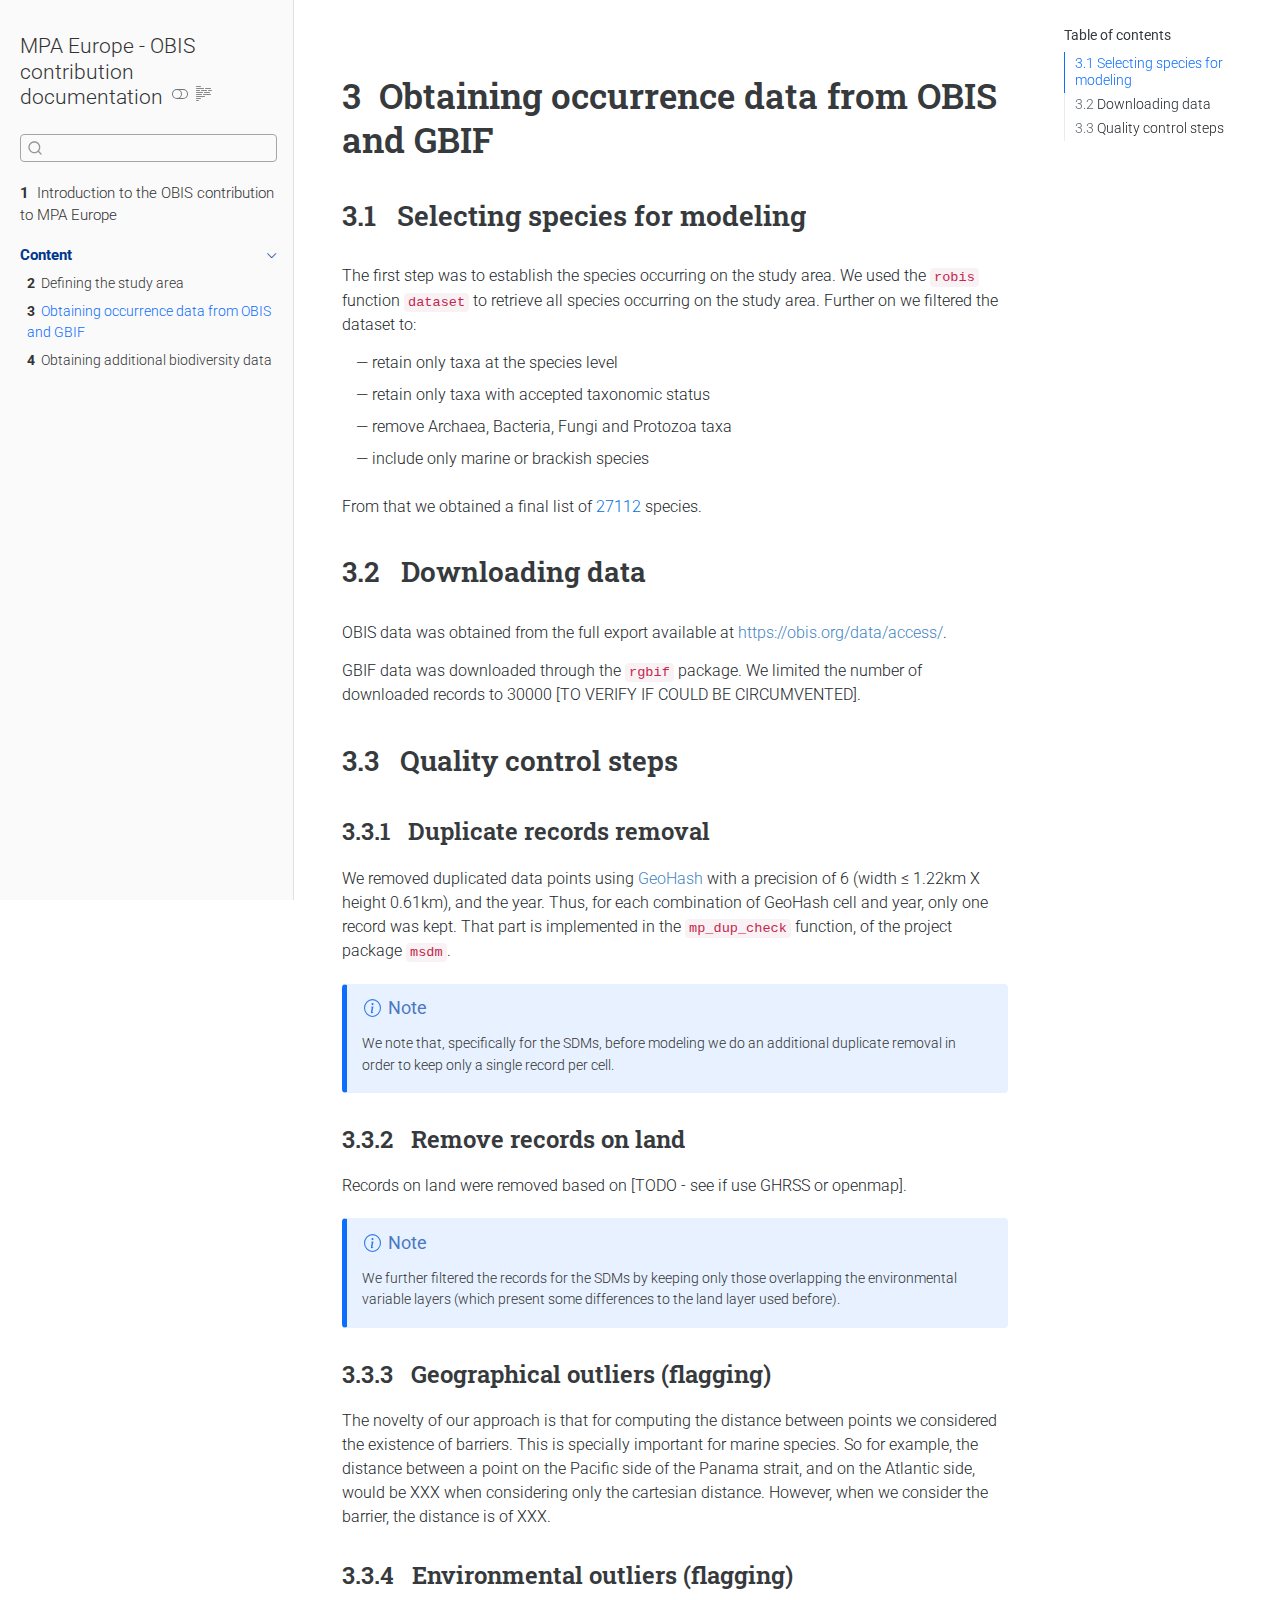
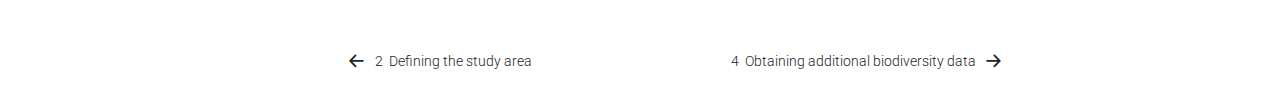
==== docs/datadownload.html @ a15d6fa7 "New docs" ====
<!DOCTYPE html>
<html xmlns="http://www.w3.org/1999/xhtml" lang="en" xml:lang="en"><head>

<meta charset="utf-8">
<meta name="generator" content="quarto-1.3.353">

<meta name="viewport" content="width=device-width, initial-scale=1.0, user-scalable=yes">


<title>MPA Europe - OBIS contribution documentation - 3&nbsp; Obtaining occurrence data from OBIS and GBIF</title>
<style>
code{white-space: pre-wrap;}
span.smallcaps{font-variant: small-caps;}
div.columns{display: flex; gap: min(4vw, 1.5em);}
div.column{flex: auto; overflow-x: auto;}
div.hanging-indent{margin-left: 1.5em; text-indent: -1.5em;}
ul.task-list{list-style: none;}
ul.task-list li input[type="checkbox"] {
  width: 0.8em;
  margin: 0 0.8em 0.2em -1em; /* quarto-specific, see https://github.com/quarto-dev/quarto-cli/issues/4556 */ 
  vertical-align: middle;
}
</style>


<script src="site_libs/quarto-nav/quarto-nav.js"></script>
<script src="site_libs/quarto-nav/headroom.min.js"></script>
<script src="site_libs/clipboard/clipboard.min.js"></script>
<script src="site_libs/quarto-search/autocomplete.umd.js"></script>
<script src="site_libs/quarto-search/fuse.min.js"></script>
<script src="site_libs/quarto-search/quarto-search.js"></script>
<meta name="quarto:offset" content="./">
<link href="./datamining.html" rel="next">
<link href="./studyarea.html" rel="prev">
<script src="site_libs/quarto-html/quarto.js"></script>
<script src="site_libs/quarto-html/popper.min.js"></script>
<script src="site_libs/quarto-html/tippy.umd.min.js"></script>
<script src="site_libs/quarto-html/anchor.min.js"></script>
<link href="site_libs/quarto-html/tippy.css" rel="stylesheet">
<link href="site_libs/quarto-html/quarto-syntax-highlighting.css" rel="stylesheet" class="quarto-color-scheme" id="quarto-text-highlighting-styles">
<link href="site_libs/quarto-html/quarto-syntax-highlighting-dark.css" rel="prefetch" class="quarto-color-scheme quarto-color-alternate" id="quarto-text-highlighting-styles">
<script src="site_libs/bootstrap/bootstrap.min.js"></script>
<link href="site_libs/bootstrap/bootstrap-icons.css" rel="stylesheet">
<link href="site_libs/bootstrap/bootstrap.min.css" rel="stylesheet" class="quarto-color-scheme" id="quarto-bootstrap" data-mode="light">
<link href="site_libs/bootstrap/bootstrap-dark.min.css" rel="prefetch" class="quarto-color-scheme quarto-color-alternate" id="quarto-bootstrap" data-mode="dark">
<link href="site_libs/quarto-contrib/bookup_fonts_embed-0.0/fonts-download.css" rel="stylesheet">
<script id="quarto-search-options" type="application/json">{
  "location": "sidebar",
  "copy-button": false,
  "collapse-after": 3,
  "panel-placement": "start",
  "type": "textbox",
  "limit": 20,
  "language": {
    "search-no-results-text": "No results",
    "search-matching-documents-text": "matching documents",
    "search-copy-link-title": "Copy link to search",
    "search-hide-matches-text": "Hide additional matches",
    "search-more-match-text": "more match in this document",
    "search-more-matches-text": "more matches in this document",
    "search-clear-button-title": "Clear",
    "search-detached-cancel-button-title": "Cancel",
    "search-submit-button-title": "Submit"
  }
}</script>


</head>

<body class="nav-sidebar docked">

<div id="quarto-search-results"></div>
  <header id="quarto-header" class="headroom fixed-top">
  <nav class="quarto-secondary-nav">
    <div class="container-fluid d-flex">
      <button type="button" class="quarto-btn-toggle btn" data-bs-toggle="collapse" data-bs-target="#quarto-sidebar,#quarto-sidebar-glass" aria-controls="quarto-sidebar" aria-expanded="false" aria-label="Toggle sidebar navigation" onclick="if (window.quartoToggleHeadroom) { window.quartoToggleHeadroom(); }">
        <i class="bi bi-layout-text-sidebar-reverse"></i>
      </button>
      <nav class="quarto-page-breadcrumbs" aria-label="breadcrumb"><ol class="breadcrumb"><li class="breadcrumb-item"><a href="./studyarea.html">Content</a></li><li class="breadcrumb-item"><a href="./datadownload.html"><span class="chapter-number">3</span>&nbsp; <span class="chapter-title">Obtaining occurrence data from OBIS and GBIF</span></a></li></ol></nav>
      <a class="flex-grow-1" role="button" data-bs-toggle="collapse" data-bs-target="#quarto-sidebar,#quarto-sidebar-glass" aria-controls="quarto-sidebar" aria-expanded="false" aria-label="Toggle sidebar navigation" onclick="if (window.quartoToggleHeadroom) { window.quartoToggleHeadroom(); }">      
      </a>
      <button type="button" class="btn quarto-search-button" aria-label="Search" onclick="window.quartoOpenSearch();">
        <i class="bi bi-search"></i>
      </button>
    </div>
  </nav>
</header>
<!-- content -->
<div id="quarto-content" class="quarto-container page-columns page-rows-contents page-layout-article">
<!-- sidebar -->
  <nav id="quarto-sidebar" class="sidebar collapse collapse-horizontal sidebar-navigation docked overflow-auto">
    <div class="pt-lg-2 mt-2 text-left sidebar-header">
    <div class="sidebar-title mb-0 py-0">
      <a href="./">MPA Europe - OBIS contribution documentation</a> 
        <div class="sidebar-tools-main">
  <a href="" class="quarto-color-scheme-toggle quarto-navigation-tool  px-1" onclick="window.quartoToggleColorScheme(); return false;" title="Toggle dark mode"><i class="bi"></i></a>
  <a href="" class="quarto-reader-toggle quarto-navigation-tool px-1" onclick="window.quartoToggleReader(); return false;" title="Toggle reader mode">
  <div class="quarto-reader-toggle-btn">
  <i class="bi"></i>
  </div>
</a>
</div>
    </div>
      </div>
        <div class="mt-2 flex-shrink-0 align-items-center">
        <div class="sidebar-search">
        <div id="quarto-search" class="" title="Search"></div>
        </div>
        </div>
    <div class="sidebar-menu-container"> 
    <ul class="list-unstyled mt-1">
        <li class="sidebar-item">
  <div class="sidebar-item-container"> 
  <a href="./index.html" class="sidebar-item-text sidebar-link">
 <span class="menu-text"><span class="chapter-number">1</span>&nbsp; <span class="chapter-title">Introduction to the OBIS contribution to MPA Europe</span></span></a>
  </div>
</li>
        <li class="sidebar-item sidebar-item-section">
      <div class="sidebar-item-container"> 
            <a class="sidebar-item-text sidebar-link text-start" data-bs-toggle="collapse" data-bs-target="#quarto-sidebar-section-1" aria-expanded="true">
 <span class="menu-text">Content</span></a>
          <a class="sidebar-item-toggle text-start" data-bs-toggle="collapse" data-bs-target="#quarto-sidebar-section-1" aria-expanded="true" aria-label="Toggle section">
            <i class="bi bi-chevron-right ms-2"></i>
          </a> 
      </div>
      <ul id="quarto-sidebar-section-1" class="collapse list-unstyled sidebar-section depth1 show">  
          <li class="sidebar-item">
  <div class="sidebar-item-container"> 
  <a href="./studyarea.html" class="sidebar-item-text sidebar-link">
 <span class="menu-text"><span class="chapter-number">2</span>&nbsp; <span class="chapter-title">Defining the study area</span></span></a>
  </div>
</li>
          <li class="sidebar-item">
  <div class="sidebar-item-container"> 
  <a href="./datadownload.html" class="sidebar-item-text sidebar-link active">
 <span class="menu-text"><span class="chapter-number">3</span>&nbsp; <span class="chapter-title">Obtaining occurrence data from OBIS and GBIF</span></span></a>
  </div>
</li>
          <li class="sidebar-item">
  <div class="sidebar-item-container"> 
  <a href="./datamining.html" class="sidebar-item-text sidebar-link">
 <span class="menu-text"><span class="chapter-number">4</span>&nbsp; <span class="chapter-title">Obtaining additional biodiversity data</span></span></a>
  </div>
</li>
      </ul>
  </li>
    </ul>
    </div>
</nav>
<div id="quarto-sidebar-glass" data-bs-toggle="collapse" data-bs-target="#quarto-sidebar,#quarto-sidebar-glass"></div>
<!-- margin-sidebar -->
    <div id="quarto-margin-sidebar" class="sidebar margin-sidebar">
        <nav id="TOC" role="doc-toc" class="toc-active">
    <h2 id="toc-title">Table of contents</h2>
   
  <ul>
  <li><a href="#selecting-species-for-modeling" id="toc-selecting-species-for-modeling" class="nav-link active" data-scroll-target="#selecting-species-for-modeling"><span class="header-section-number">3.1</span> Selecting species for modeling</a></li>
  <li><a href="#downloading-data" id="toc-downloading-data" class="nav-link" data-scroll-target="#downloading-data"><span class="header-section-number">3.2</span> Downloading data</a></li>
  <li><a href="#quality-control-steps" id="toc-quality-control-steps" class="nav-link" data-scroll-target="#quality-control-steps"><span class="header-section-number">3.3</span> Quality control steps</a>
  <ul class="collapse">
  <li><a href="#duplicate-records-removal" id="toc-duplicate-records-removal" class="nav-link" data-scroll-target="#duplicate-records-removal"><span class="header-section-number">3.3.1</span> Duplicate records removal</a></li>
  <li><a href="#remove-records-on-land" id="toc-remove-records-on-land" class="nav-link" data-scroll-target="#remove-records-on-land"><span class="header-section-number">3.3.2</span> Remove records on land</a></li>
  <li><a href="#geographical-outliers-flagging" id="toc-geographical-outliers-flagging" class="nav-link" data-scroll-target="#geographical-outliers-flagging"><span class="header-section-number">3.3.3</span> Geographical outliers (flagging)</a></li>
  <li><a href="#environmental-outliers-flagging" id="toc-environmental-outliers-flagging" class="nav-link" data-scroll-target="#environmental-outliers-flagging"><span class="header-section-number">3.3.4</span> Environmental outliers (flagging)</a></li>
  </ul></li>
  </ul>
</nav>
    </div>
<!-- main -->
<main class="content" id="quarto-document-content">

<header id="title-block-header" class="quarto-title-block default">
<div class="quarto-title">
<h1 class="title"><span class="chapter-number">3</span>&nbsp; <span class="chapter-title">Obtaining occurrence data from OBIS and GBIF</span></h1>
</div>



<div class="quarto-title-meta">

    
  
    
  </div>
  

</header>

<section id="selecting-species-for-modeling" class="level2" data-number="3.1">
<h2 data-number="3.1" class="anchored" data-anchor-id="selecting-species-for-modeling"><span class="header-section-number">3.1</span> Selecting species for modeling</h2>
<p>The first step was to establish the species occurring on the study area. We used the <code>robis</code> function <code>dataset</code> to retrieve all species occurring on the study area. Further on we filtered the dataset to:</p>
<ul>
<li>retain only taxa at the species level</li>
<li>retain only taxa with accepted taxonomic status</li>
<li>remove Archaea, Bacteria, Fungi and Protozoa taxa</li>
<li>include only marine or brackish species</li>
</ul>
<p>From that we obtained a final list of <span style="color: #006fdf">27112</span> species.</p>
</section>
<section id="downloading-data" class="level2" data-number="3.2">
<h2 data-number="3.2" class="anchored" data-anchor-id="downloading-data"><span class="header-section-number">3.2</span> Downloading data</h2>
<p>OBIS data was obtained from the full export available at <a href="https://obis.org/data/access/">https://obis.org/data/access/</a>.</p>
<p>GBIF data was downloaded through the <code>rgbif</code> package. We limited the number of downloaded records to 30000 [TO VERIFY IF COULD BE CIRCUMVENTED].</p>
</section>
<section id="quality-control-steps" class="level2" data-number="3.3">
<h2 data-number="3.3" class="anchored" data-anchor-id="quality-control-steps"><span class="header-section-number">3.3</span> Quality control steps</h2>
<section id="duplicate-records-removal" class="level3" data-number="3.3.1">
<h3 data-number="3.3.1" class="anchored" data-anchor-id="duplicate-records-removal"><span class="header-section-number">3.3.1</span> Duplicate records removal</h3>
<p>We removed duplicated data points using <a href="https://www.ibm.com/docs/en/streams/4.3.0?topic=334-geohashes">GeoHash</a> with a precision of 6 (width ≤ 1.22km X height 0.61km), and the year. Thus, for each combination of GeoHash cell and year, only one record was kept. That part is implemented in the <code>mp_dup_check</code> function, of the project package <code>msdm</code>.</p>
<div class="callout callout-style-default callout-note callout-titled">
<div class="callout-header d-flex align-content-center">
<div class="callout-icon-container">
<i class="callout-icon"></i>
</div>
<div class="callout-title-container flex-fill">
Note
</div>
</div>
<div class="callout-body-container callout-body">
<p>We note that, specifically for the SDMs, before modeling we do an additional duplicate removal in order to keep only a single record per cell.</p>
</div>
</div>
</section>
<section id="remove-records-on-land" class="level3" data-number="3.3.2">
<h3 data-number="3.3.2" class="anchored" data-anchor-id="remove-records-on-land"><span class="header-section-number">3.3.2</span> Remove records on land</h3>
<p>Records on land were removed based on [TODO - see if use GHRSS or openmap].</p>
<div class="callout callout-style-default callout-note callout-titled">
<div class="callout-header d-flex align-content-center">
<div class="callout-icon-container">
<i class="callout-icon"></i>
</div>
<div class="callout-title-container flex-fill">
Note
</div>
</div>
<div class="callout-body-container callout-body">
<p>We further filtered the records for the SDMs by keeping only those overlapping the environmental variable layers (which present some differences to the land layer used before).</p>
</div>
</div>
</section>
<section id="geographical-outliers-flagging" class="level3" data-number="3.3.3">
<h3 data-number="3.3.3" class="anchored" data-anchor-id="geographical-outliers-flagging"><span class="header-section-number">3.3.3</span> Geographical outliers (flagging)</h3>
<p>The novelty of our approach is that for computing the distance between points we considered the existence of barriers. This is specially important for marine species. So for example, the distance between a point on the Pacific side of the Panama strait, and on the Atlantic side, would be XXX when considering only the cartesian distance. However, when we consider the barrier, the distance is of XXX.</p>
</section>
<section id="environmental-outliers-flagging" class="level3" data-number="3.3.4">
<h3 data-number="3.3.4" class="anchored" data-anchor-id="environmental-outliers-flagging"><span class="header-section-number">3.3.4</span> Environmental outliers (flagging)</h3>


</section>
</section>

</main> <!-- /main -->
<script id="quarto-html-after-body" type="application/javascript">
window.document.addEventListener("DOMContentLoaded", function (event) {
  const toggleBodyColorMode = (bsSheetEl) => {
    const mode = bsSheetEl.getAttribute("data-mode");
    const bodyEl = window.document.querySelector("body");
    if (mode === "dark") {
      bodyEl.classList.add("quarto-dark");
      bodyEl.classList.remove("quarto-light");
    } else {
      bodyEl.classList.add("quarto-light");
      bodyEl.classList.remove("quarto-dark");
    }
  }
  const toggleBodyColorPrimary = () => {
    const bsSheetEl = window.document.querySelector("link#quarto-bootstrap");
    if (bsSheetEl) {
      toggleBodyColorMode(bsSheetEl);
    }
  }
  toggleBodyColorPrimary();  
  const disableStylesheet = (stylesheets) => {
    for (let i=0; i < stylesheets.length; i++) {
      const stylesheet = stylesheets[i];
      stylesheet.rel = 'prefetch';
    }
  }
  const enableStylesheet = (stylesheets) => {
    for (let i=0; i < stylesheets.length; i++) {
      const stylesheet = stylesheets[i];
      stylesheet.rel = 'stylesheet';
    }
  }
  const manageTransitions = (selector, allowTransitions) => {
    const els = window.document.querySelectorAll(selector);
    for (let i=0; i < els.length; i++) {
      const el = els[i];
      if (allowTransitions) {
        el.classList.remove('notransition');
      } else {
        el.classList.add('notransition');
      }
    }
  }
  const toggleColorMode = (alternate) => {
    // Switch the stylesheets
    const alternateStylesheets = window.document.querySelectorAll('link.quarto-color-scheme.quarto-color-alternate');
    manageTransitions('#quarto-margin-sidebar .nav-link', false);
    if (alternate) {
      enableStylesheet(alternateStylesheets);
      for (const sheetNode of alternateStylesheets) {
        if (sheetNode.id === "quarto-bootstrap") {
          toggleBodyColorMode(sheetNode);
        }
      }
    } else {
      disableStylesheet(alternateStylesheets);
      toggleBodyColorPrimary();
    }
    manageTransitions('#quarto-margin-sidebar .nav-link', true);
    // Switch the toggles
    const toggles = window.document.querySelectorAll('.quarto-color-scheme-toggle');
    for (let i=0; i < toggles.length; i++) {
      const toggle = toggles[i];
      if (toggle) {
        if (alternate) {
          toggle.classList.add("alternate");     
        } else {
          toggle.classList.remove("alternate");
        }
      }
    }
    // Hack to workaround the fact that safari doesn't
    // properly recolor the scrollbar when toggling (#1455)
    if (navigator.userAgent.indexOf('Safari') > 0 && navigator.userAgent.indexOf('Chrome') == -1) {
      manageTransitions("body", false);
      window.scrollTo(0, 1);
      setTimeout(() => {
        window.scrollTo(0, 0);
        manageTransitions("body", true);
      }, 40);  
    }
  }
  const isFileUrl = () => { 
    return window.location.protocol === 'file:';
  }
  const hasAlternateSentinel = () => {  
    let styleSentinel = getColorSchemeSentinel();
    if (styleSentinel !== null) {
      return styleSentinel === "alternate";
    } else {
      return false;
    }
  }
  const setStyleSentinel = (alternate) => {
    const value = alternate ? "alternate" : "default";
    if (!isFileUrl()) {
      window.localStorage.setItem("quarto-color-scheme", value);
    } else {
      localAlternateSentinel = value;
    }
  }
  const getColorSchemeSentinel = () => {
    if (!isFileUrl()) {
      const storageValue = window.localStorage.getItem("quarto-color-scheme");
      return storageValue != null ? storageValue : localAlternateSentinel;
    } else {
      return localAlternateSentinel;
    }
  }
  let localAlternateSentinel = 'default';
  // Dark / light mode switch
  window.quartoToggleColorScheme = () => {
    // Read the current dark / light value 
    let toAlternate = !hasAlternateSentinel();
    toggleColorMode(toAlternate);
    setStyleSentinel(toAlternate);
  };
  // Ensure there is a toggle, if there isn't float one in the top right
  if (window.document.querySelector('.quarto-color-scheme-toggle') === null) {
    const a = window.document.createElement('a');
    a.classList.add('top-right');
    a.classList.add('quarto-color-scheme-toggle');
    a.href = "";
    a.onclick = function() { try { window.quartoToggleColorScheme(); } catch {} return false; };
    const i = window.document.createElement("i");
    i.classList.add('bi');
    a.appendChild(i);
    window.document.body.appendChild(a);
  }
  // Switch to dark mode if need be
  if (hasAlternateSentinel()) {
    toggleColorMode(true);
  } else {
    toggleColorMode(false);
  }
  const icon = "";
  const anchorJS = new window.AnchorJS();
  anchorJS.options = {
    placement: 'right',
    icon: icon
  };
  anchorJS.add('.anchored');
  const isCodeAnnotation = (el) => {
    for (const clz of el.classList) {
      if (clz.startsWith('code-annotation-')) {                     
        return true;
      }
    }
    return false;
  }
  const clipboard = new window.ClipboardJS('.code-copy-button', {
    text: function(trigger) {
      const codeEl = trigger.previousElementSibling.cloneNode(true);
      for (const childEl of codeEl.children) {
        if (isCodeAnnotation(childEl)) {
          childEl.remove();
        }
      }
      return codeEl.innerText;
    }
  });
  clipboard.on('success', function(e) {
    // button target
    const button = e.trigger;
    // don't keep focus
    button.blur();
    // flash "checked"
    button.classList.add('code-copy-button-checked');
    var currentTitle = button.getAttribute("title");
    button.setAttribute("title", "Copied!");
    let tooltip;
    if (window.bootstrap) {
      button.setAttribute("data-bs-toggle", "tooltip");
      button.setAttribute("data-bs-placement", "left");
      button.setAttribute("data-bs-title", "Copied!");
      tooltip = new bootstrap.Tooltip(button, 
        { trigger: "manual", 
          customClass: "code-copy-button-tooltip",
          offset: [0, -8]});
      tooltip.show();    
    }
    setTimeout(function() {
      if (tooltip) {
        tooltip.hide();
        button.removeAttribute("data-bs-title");
        button.removeAttribute("data-bs-toggle");
        button.removeAttribute("data-bs-placement");
      }
      button.setAttribute("title", currentTitle);
      button.classList.remove('code-copy-button-checked');
    }, 1000);
    // clear code selection
    e.clearSelection();
  });
  function tippyHover(el, contentFn) {
    const config = {
      allowHTML: true,
      content: contentFn,
      maxWidth: 500,
      delay: 100,
      arrow: false,
      appendTo: function(el) {
          return el.parentElement;
      },
      interactive: true,
      interactiveBorder: 10,
      theme: 'quarto',
      placement: 'bottom-start'
    };
    window.tippy(el, config); 
  }
  const noterefs = window.document.querySelectorAll('a[role="doc-noteref"]');
  for (var i=0; i<noterefs.length; i++) {
    const ref = noterefs[i];
    tippyHover(ref, function() {
      // use id or data attribute instead here
      let href = ref.getAttribute('data-footnote-href') || ref.getAttribute('href');
      try { href = new URL(href).hash; } catch {}
      const id = href.replace(/^#\/?/, "");
      const note = window.document.getElementById(id);
      return note.innerHTML;
    });
  }
      let selectedAnnoteEl;
      const selectorForAnnotation = ( cell, annotation) => {
        let cellAttr = 'data-code-cell="' + cell + '"';
        let lineAttr = 'data-code-annotation="' +  annotation + '"';
        const selector = 'span[' + cellAttr + '][' + lineAttr + ']';
        return selector;
      }
      const selectCodeLines = (annoteEl) => {
        const doc = window.document;
        const targetCell = annoteEl.getAttribute("data-target-cell");
        const targetAnnotation = annoteEl.getAttribute("data-target-annotation");
        const annoteSpan = window.document.querySelector(selectorForAnnotation(targetCell, targetAnnotation));
        const lines = annoteSpan.getAttribute("data-code-lines").split(",");
        const lineIds = lines.map((line) => {
          return targetCell + "-" + line;
        })
        let top = null;
        let height = null;
        let parent = null;
        if (lineIds.length > 0) {
            //compute the position of the single el (top and bottom and make a div)
            const el = window.document.getElementById(lineIds[0]);
            top = el.offsetTop;
            height = el.offsetHeight;
            parent = el.parentElement.parentElement;
          if (lineIds.length > 1) {
            const lastEl = window.document.getElementById(lineIds[lineIds.length - 1]);
            const bottom = lastEl.offsetTop + lastEl.offsetHeight;
            height = bottom - top;
          }
          if (top !== null && height !== null && parent !== null) {
            // cook up a div (if necessary) and position it 
            let div = window.document.getElementById("code-annotation-line-highlight");
            if (div === null) {
              div = window.document.createElement("div");
              div.setAttribute("id", "code-annotation-line-highlight");
              div.style.position = 'absolute';
              parent.appendChild(div);
            }
            div.style.top = top - 2 + "px";
            div.style.height = height + 4 + "px";
            let gutterDiv = window.document.getElementById("code-annotation-line-highlight-gutter");
            if (gutterDiv === null) {
              gutterDiv = window.document.createElement("div");
              gutterDiv.setAttribute("id", "code-annotation-line-highlight-gutter");
              gutterDiv.style.position = 'absolute';
              const codeCell = window.document.getElementById(targetCell);
              const gutter = codeCell.querySelector('.code-annotation-gutter');
              gutter.appendChild(gutterDiv);
            }
            gutterDiv.style.top = top - 2 + "px";
            gutterDiv.style.height = height + 4 + "px";
          }
          selectedAnnoteEl = annoteEl;
        }
      };
      const unselectCodeLines = () => {
        const elementsIds = ["code-annotation-line-highlight", "code-annotation-line-highlight-gutter"];
        elementsIds.forEach((elId) => {
          const div = window.document.getElementById(elId);
          if (div) {
            div.remove();
          }
        });
        selectedAnnoteEl = undefined;
      };
      // Attach click handler to the DT
      const annoteDls = window.document.querySelectorAll('dt[data-target-cell]');
      for (const annoteDlNode of annoteDls) {
        annoteDlNode.addEventListener('click', (event) => {
          const clickedEl = event.target;
          if (clickedEl !== selectedAnnoteEl) {
            unselectCodeLines();
            const activeEl = window.document.querySelector('dt[data-target-cell].code-annotation-active');
            if (activeEl) {
              activeEl.classList.remove('code-annotation-active');
            }
            selectCodeLines(clickedEl);
            clickedEl.classList.add('code-annotation-active');
          } else {
            // Unselect the line
            unselectCodeLines();
            clickedEl.classList.remove('code-annotation-active');
          }
        });
      }
  const findCites = (el) => {
    const parentEl = el.parentElement;
    if (parentEl) {
      const cites = parentEl.dataset.cites;
      if (cites) {
        return {
          el,
          cites: cites.split(' ')
        };
      } else {
        return findCites(el.parentElement)
      }
    } else {
      return undefined;
    }
  };
  var bibliorefs = window.document.querySelectorAll('a[role="doc-biblioref"]');
  for (var i=0; i<bibliorefs.length; i++) {
    const ref = bibliorefs[i];
    const citeInfo = findCites(ref);
    if (citeInfo) {
      tippyHover(citeInfo.el, function() {
        var popup = window.document.createElement('div');
        citeInfo.cites.forEach(function(cite) {
          var citeDiv = window.document.createElement('div');
          citeDiv.classList.add('hanging-indent');
          citeDiv.classList.add('csl-entry');
          var biblioDiv = window.document.getElementById('ref-' + cite);
          if (biblioDiv) {
            citeDiv.innerHTML = biblioDiv.innerHTML;
          }
          popup.appendChild(citeDiv);
        });
        return popup.innerHTML;
      });
    }
  }
});
</script>
<nav class="page-navigation">
  <div class="nav-page nav-page-previous">
      <a href="./studyarea.html" class="pagination-link">
        <i class="bi bi-arrow-left-short"></i> <span class="nav-page-text"><span class="chapter-number">2</span>&nbsp; <span class="chapter-title">Defining the study area</span></span>
      </a>          
  </div>
  <div class="nav-page nav-page-next">
      <a href="./datamining.html" class="pagination-link">
        <span class="nav-page-text"><span class="chapter-number">4</span>&nbsp; <span class="chapter-title">Obtaining additional biodiversity data</span></span> <i class="bi bi-arrow-right-short"></i>
      </a>
  </div>
</nav>
</div> <!-- /content -->



</body></html>
---- docs/site_libs/quarto-html/tippy.css ----
.tippy-box[data-animation=fade][data-state=hidden]{opacity:0}[data-tippy-root]{max-width:calc(100vw - 10px)}.tippy-box{position:relative;background-color:#333;color:#fff;border-radius:4px;font-size:14px;line-height:1.4;white-space:normal;outline:0;transition-property:transform,visibility,opacity}.tippy-box[data-placement^=top]>.tippy-arrow{bottom:0}.tippy-box[data-placement^=top]>.tippy-arrow:before{bottom:-7px;left:0;border-width:8px 8px 0;border-top-color:initial;transform-origin:center top}.tippy-box[data-placement^=bottom]>.tippy-arrow{top:0}.tippy-box[data-placement^=bottom]>.tippy-arrow:before{top:-7px;left:0;border-width:0 8px 8px;border-bottom-color:initial;transform-origin:center bottom}.tippy-box[data-placement^=left]>.tippy-arrow{right:0}.tippy-box[data-placement^=left]>.tippy-arrow:before{border-width:8px 0 8px 8px;border-left-color:initial;right:-7px;transform-origin:center left}.tippy-box[data-placement^=right]>.tippy-arrow{left:0}.tippy-box[data-placement^=right]>.tippy-arrow:before{left:-7px;border-width:8px 8px 8px 0;border-right-color:initial;transform-origin:center right}.tippy-box[data-inertia][data-state=visible]{transition-timing-function:cubic-bezier(.54,1.5,.38,1.11)}.tippy-arrow{width:16px;height:16px;color:#333}.tippy-arrow:before{content:"";position:absolute;border-color:transparent;border-style:solid}.tippy-content{position:relative;padding:5px 9px;z-index:1}
---- docs/site_libs/quarto-html/quarto-syntax-highlighting.css ----
/* quarto syntax highlight colors */
:root {
  --quarto-hl-ot-color: #003B4F;
  --quarto-hl-at-color: #657422;
  --quarto-hl-ss-color: #20794D;
  --quarto-hl-an-color: #5E5E5E;
  --quarto-hl-fu-color: #4758AB;
  --quarto-hl-st-color: #20794D;
  --quarto-hl-cf-color: #003B4F;
  --quarto-hl-op-color: #5E5E5E;
  --quarto-hl-er-color: #AD0000;
  --quarto-hl-bn-color: #AD0000;
  --quarto-hl-al-color: #AD0000;
  --quarto-hl-va-color: #111111;
  --quarto-hl-bu-color: inherit;
  --quarto-hl-ex-color: inherit;
  --quarto-hl-pp-color: #AD0000;
  --quarto-hl-in-color: #5E5E5E;
  --quarto-hl-vs-color: #20794D;
  --quarto-hl-wa-color: #5E5E5E;
  --quarto-hl-do-color: #5E5E5E;
  --quarto-hl-im-color: #00769E;
  --quarto-hl-ch-color: #20794D;
  --quarto-hl-dt-color: #AD0000;
  --quarto-hl-fl-color: #AD0000;
  --quarto-hl-co-color: #5E5E5E;
  --quarto-hl-cv-color: #5E5E5E;
  --quarto-hl-cn-color: #8f5902;
  --quarto-hl-sc-color: #5E5E5E;
  --quarto-hl-dv-color: #AD0000;
  --quarto-hl-kw-color: #003B4F;
}

/* other quarto variables */
:root {
  --quarto-font-monospace: "Fira Mono", "Menlo", "Andale Mono", monospace;
}

pre > code.sourceCode > span {
  color: #003B4F;
}

code span {
  color: #003B4F;
}

code.sourceCode > span {
  color: #003B4F;
}

div.sourceCode,
div.sourceCode pre.sourceCode {
  color: #003B4F;
}

code span.ot {
  color: #003B4F;
  font-style: inherit;
}

code span.at {
  color: #657422;
  font-style: inherit;
}

code span.ss {
  color: #20794D;
  font-style: inherit;
}

code span.an {
  color: #5E5E5E;
  font-style: inherit;
}

code span.fu {
  color: #4758AB;
  font-style: inherit;
}

code span.st {
  color: #20794D;
  font-style: inherit;
}

code span.cf {
  color: #003B4F;
  font-style: inherit;
}

code span.op {
  color: #5E5E5E;
  font-style: inherit;
}

code span.er {
  color: #AD0000;
  font-style: inherit;
}

code span.bn {
  color: #AD0000;
  font-style: inherit;
}

code span.al {
  color: #AD0000;
  font-style: inherit;
}

code span.va {
  color: #111111;
  font-style: inherit;
}

code span.bu {
  font-style: inherit;
}

code span.ex {
  font-style: inherit;
}

code span.pp {
  color: #AD0000;
  font-style: inherit;
}

code span.in {
  color: #5E5E5E;
  font-style: inherit;
}

code span.vs {
  color: #20794D;
  font-style: inherit;
}

code span.wa {
  color: #5E5E5E;
  font-style: italic;
}

code span.do {
  color: #5E5E5E;
  font-style: italic;
}

code span.im {
  color: #00769E;
  font-style: inherit;
}

code span.ch {
  color: #20794D;
  font-style: inherit;
}

code span.dt {
  color: #AD0000;
  font-style: inherit;
}

code span.fl {
  color: #AD0000;
  font-style: inherit;
}

code span.co {
  color: #5E5E5E;
  font-style: inherit;
}

code span.cv {
  color: #5E5E5E;
  font-style: italic;
}

code span.cn {
  color: #8f5902;
  font-style: inherit;
}

code span.sc {
  color: #5E5E5E;
  font-style: inherit;
}

code span.dv {
  color: #AD0000;
  font-style: inherit;
}

code span.kw {
  color: #003B4F;
  font-style: inherit;
}

.prevent-inlining {
  content: "</";
}

/*# sourceMappingURL=debc5d5d77c3f9108843748ff7464032.css.map */
---- docs/site_libs/quarto-html/quarto-syntax-highlighting-dark.css ----
/* quarto syntax highlight colors */
:root {
  --quarto-hl-al-color: #f07178;
  --quarto-hl-an-color: #d4d0ab;
  --quarto-hl-at-color: #00e0e0;
  --quarto-hl-bn-color: #d4d0ab;
  --quarto-hl-bu-color: #abe338;
  --quarto-hl-ch-color: #abe338;
  --quarto-hl-co-color: #f8f8f2;
  --quarto-hl-cv-color: #ffd700;
  --quarto-hl-cn-color: #ffd700;
  --quarto-hl-cf-color: #ffa07a;
  --quarto-hl-dt-color: #ffa07a;
  --quarto-hl-dv-color: #d4d0ab;
  --quarto-hl-do-color: #f8f8f2;
  --quarto-hl-er-color: #f07178;
  --quarto-hl-ex-color: #00e0e0;
  --quarto-hl-fl-color: #d4d0ab;
  --quarto-hl-fu-color: #ffa07a;
  --quarto-hl-im-color: #abe338;
  --quarto-hl-in-color: #d4d0ab;
  --quarto-hl-kw-color: #ffa07a;
  --quarto-hl-op-color: #ffa07a;
  --quarto-hl-ot-color: #00e0e0;
  --quarto-hl-pp-color: #dcc6e0;
  --quarto-hl-re-color: #00e0e0;
  --quarto-hl-sc-color: #abe338;
  --quarto-hl-ss-color: #abe338;
  --quarto-hl-st-color: #abe338;
  --quarto-hl-va-color: #00e0e0;
  --quarto-hl-vs-color: #abe338;
  --quarto-hl-wa-color: #dcc6e0;
}

/* other quarto variables */
:root {
  --quarto-font-monospace: "Fira Mono", "Menlo", "Andale Mono", monospace;
}

code span.al {
  background-color: #2a0f15;
  font-weight: bold;
  color: #f07178;
}

code span.an {
  color: #d4d0ab;
}

code span.at {
  color: #00e0e0;
}

code span.bn {
  color: #d4d0ab;
}

code span.bu {
  color: #abe338;
}

code span.ch {
  color: #abe338;
}

code span.co {
  font-style: italic;
  color: #f8f8f2;
}

code span.cv {
  color: #ffd700;
}

code span.cn {
  color: #ffd700;
}

code span.cf {
  font-weight: bold;
  color: #ffa07a;
}

code span.dt {
  color: #ffa07a;
}

code span.dv {
  color: #d4d0ab;
}

code span.do {
  color: #f8f8f2;
}

code span.er {
  color: #f07178;
  text-decoration: underline;
}

code span.ex {
  font-weight: bold;
  color: #00e0e0;
}

code span.fl {
  color: #d4d0ab;
}

code span.fu {
  color: #ffa07a;
}

code span.im {
  color: #abe338;
}

code span.in {
  color: #d4d0ab;
}

code span.kw {
  font-weight: bold;
  color: #ffa07a;
}

pre > code.sourceCode > span {
  color: #f8f8f2;
}

code span {
  color: #f8f8f2;
}

code.sourceCode > span {
  color: #f8f8f2;
}

div.sourceCode,
div.sourceCode pre.sourceCode {
  color: #f8f8f2;
}

code span.op {
  color: #ffa07a;
}

code span.ot {
  color: #00e0e0;
}

code span.pp {
  color: #dcc6e0;
}

code span.re {
  background-color: #f8f8f2;
  color: #00e0e0;
}

code span.sc {
  color: #abe338;
}

code span.ss {
  color: #abe338;
}

code span.st {
  color: #abe338;
}

code span.va {
  color: #00e0e0;
}

code span.vs {
  color: #abe338;
}

code span.wa {
  color: #dcc6e0;
}

.prevent-inlining {
  content: "</";
}

/*# sourceMappingURL=935a306eefa94366c21e1a970dddb765.css.map */
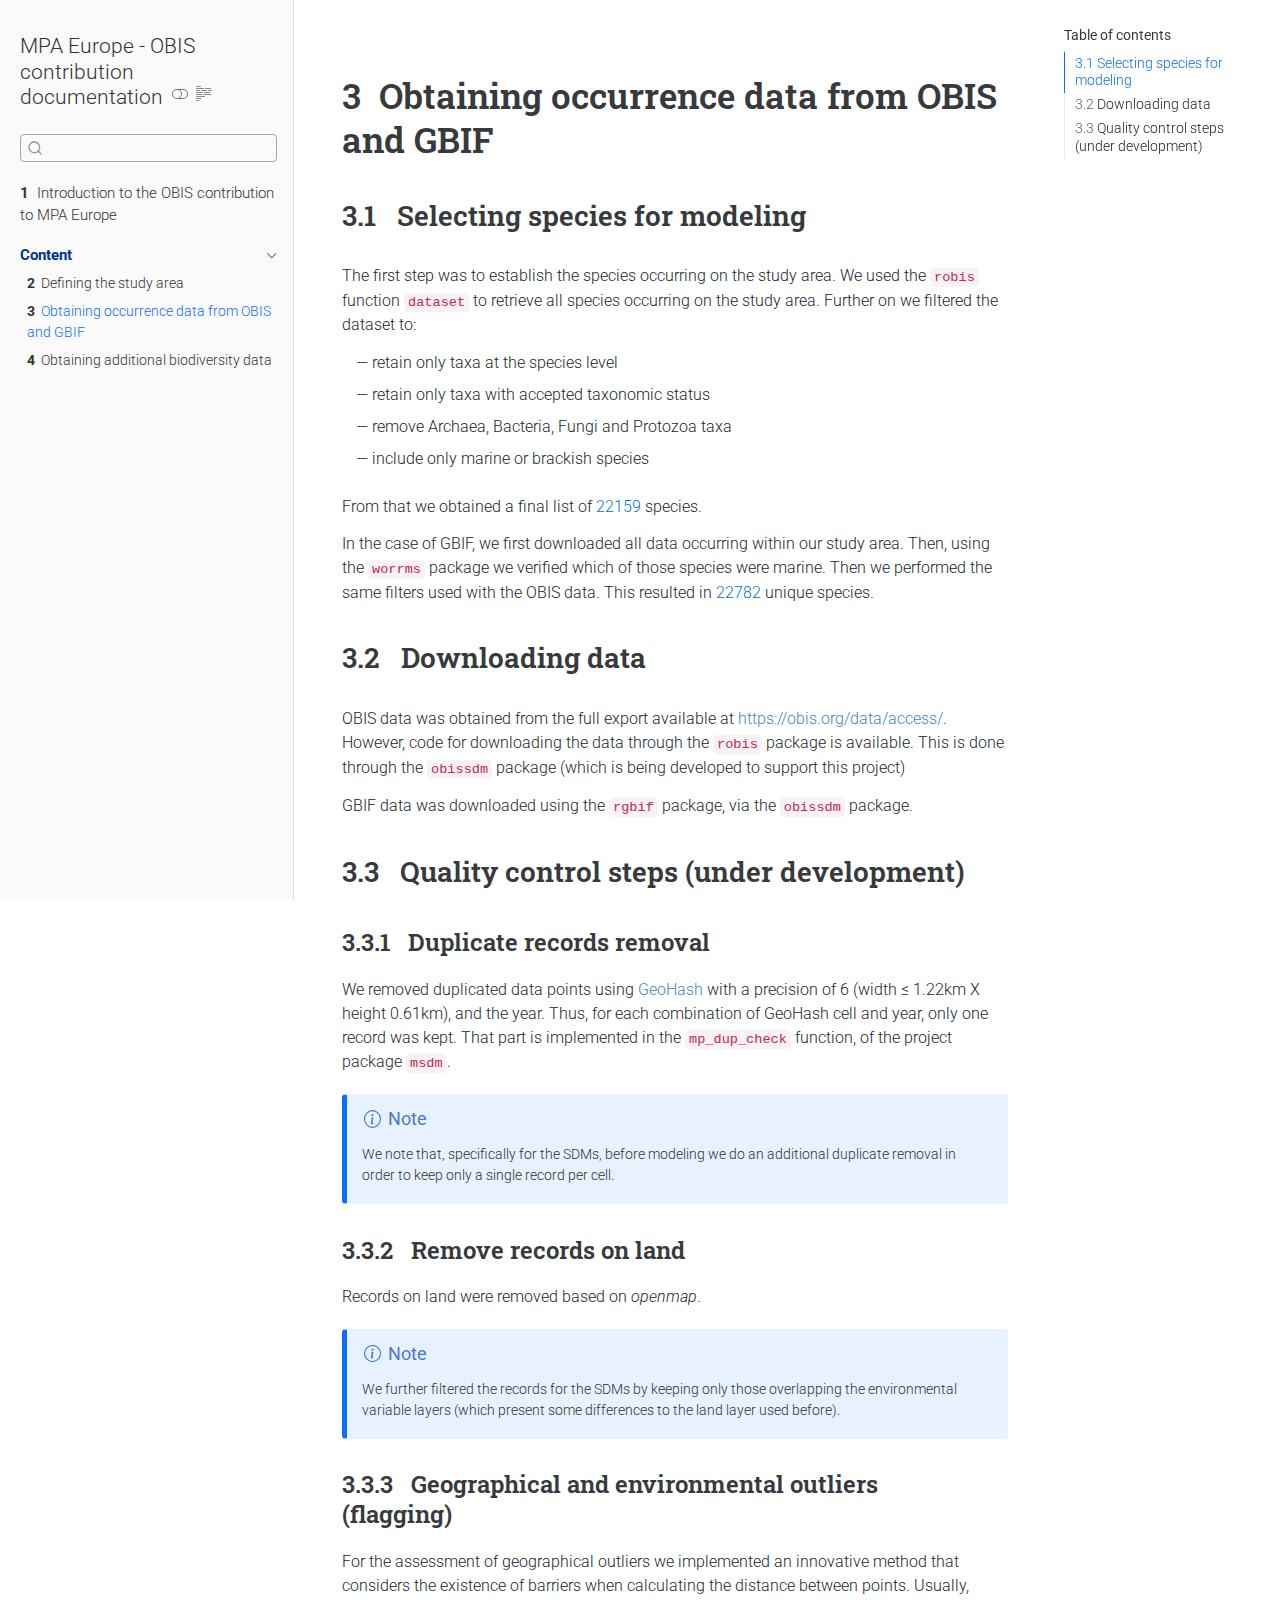
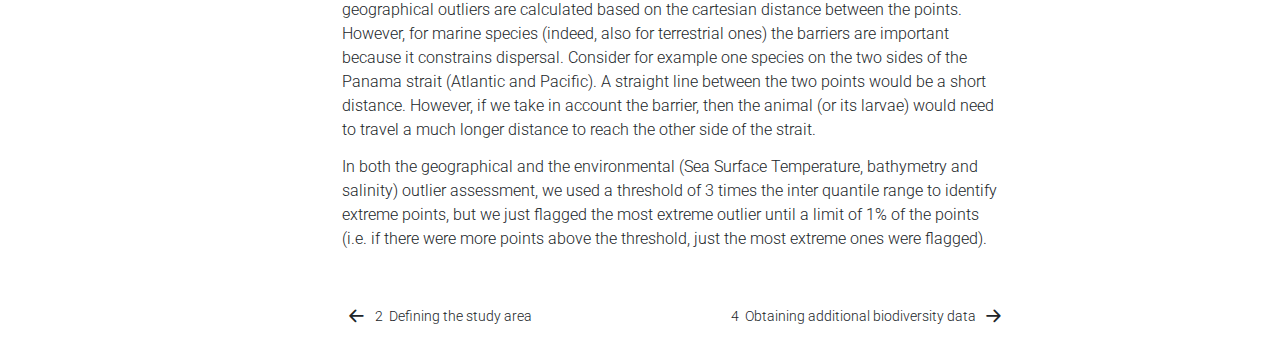
==== commit 95e5a1e2: "Updated docs following report" ====
--- a/docs/datadownload.html
+++ b/docs/datadownload.html
@@ -156,12 +156,11 @@
   <ul>
   <li><a href="#selecting-species-for-modeling" id="toc-selecting-species-for-modeling" class="nav-link active" data-scroll-target="#selecting-species-for-modeling"><span class="header-section-number">3.1</span> Selecting species for modeling</a></li>
   <li><a href="#downloading-data" id="toc-downloading-data" class="nav-link" data-scroll-target="#downloading-data"><span class="header-section-number">3.2</span> Downloading data</a></li>
-  <li><a href="#quality-control-steps" id="toc-quality-control-steps" class="nav-link" data-scroll-target="#quality-control-steps"><span class="header-section-number">3.3</span> Quality control steps</a>
+  <li><a href="#quality-control-steps-under-development" id="toc-quality-control-steps-under-development" class="nav-link" data-scroll-target="#quality-control-steps-under-development"><span class="header-section-number">3.3</span> Quality control steps (under development)</a>
   <ul class="collapse">
   <li><a href="#duplicate-records-removal" id="toc-duplicate-records-removal" class="nav-link" data-scroll-target="#duplicate-records-removal"><span class="header-section-number">3.3.1</span> Duplicate records removal</a></li>
   <li><a href="#remove-records-on-land" id="toc-remove-records-on-land" class="nav-link" data-scroll-target="#remove-records-on-land"><span class="header-section-number">3.3.2</span> Remove records on land</a></li>
-  <li><a href="#geographical-outliers-flagging" id="toc-geographical-outliers-flagging" class="nav-link" data-scroll-target="#geographical-outliers-flagging"><span class="header-section-number">3.3.3</span> Geographical outliers (flagging)</a></li>
-  <li><a href="#environmental-outliers-flagging" id="toc-environmental-outliers-flagging" class="nav-link" data-scroll-target="#environmental-outliers-flagging"><span class="header-section-number">3.3.4</span> Environmental outliers (flagging)</a></li>
+  <li><a href="#geographical-and-environmental-outliers-flagging" id="toc-geographical-and-environmental-outliers-flagging" class="nav-link" data-scroll-target="#geographical-and-environmental-outliers-flagging"><span class="header-section-number">3.3.3</span> Geographical and environmental outliers (flagging)</a></li>
   </ul></li>
   </ul>
 </nav>
@@ -195,15 +194,16 @@
 <li>remove Archaea, Bacteria, Fungi and Protozoa taxa</li>
 <li>include only marine or brackish species</li>
 </ul>
-<p>From that we obtained a final list of <span style="color: #006fdf">27112</span> species.</p>
+<p>From that we obtained a final list of <span style="color: #006fdf">22159</span> species.</p>
+<p>In the case of GBIF, we first downloaded all data occurring within our study area. Then, using the <code>worrms</code> package we verified which of those species were marine. Then we performed the same filters used with the OBIS data. This resulted in <span style="color: #006fdf">22782</span> unique species.</p>
 </section>
 <section id="downloading-data" class="level2" data-number="3.2">
 <h2 data-number="3.2" class="anchored" data-anchor-id="downloading-data"><span class="header-section-number">3.2</span> Downloading data</h2>
-<p>OBIS data was obtained from the full export available at <a href="https://obis.org/data/access/">https://obis.org/data/access/</a>.</p>
-<p>GBIF data was downloaded through the <code>rgbif</code> package. We limited the number of downloaded records to 30000 [TO VERIFY IF COULD BE CIRCUMVENTED].</p>
+<p>OBIS data was obtained from the full export available at <a href="https://obis.org/data/access/">https://obis.org/data/access/</a>. However, code for downloading the data through the <code>robis</code> package is available. This is done through the <code>obissdm</code> package (which is being developed to support this project)</p>
+<p>GBIF data was downloaded using the <code>rgbif</code> package, via the <code>obissdm</code> package.</p>
 </section>
-<section id="quality-control-steps" class="level2" data-number="3.3">
-<h2 data-number="3.3" class="anchored" data-anchor-id="quality-control-steps"><span class="header-section-number">3.3</span> Quality control steps</h2>
+<section id="quality-control-steps-under-development" class="level2" data-number="3.3">
+<h2 data-number="3.3" class="anchored" data-anchor-id="quality-control-steps-under-development"><span class="header-section-number">3.3</span> Quality control steps (under development)</h2>
 <section id="duplicate-records-removal" class="level3" data-number="3.3.1">
 <h3 data-number="3.3.1" class="anchored" data-anchor-id="duplicate-records-removal"><span class="header-section-number">3.3.1</span> Duplicate records removal</h3>
 <p>We removed duplicated data points using <a href="https://www.ibm.com/docs/en/streams/4.3.0?topic=334-geohashes">GeoHash</a> with a precision of 6 (width ≤ 1.22km X height 0.61km), and the year. Thus, for each combination of GeoHash cell and year, only one record was kept. That part is implemented in the <code>mp_dup_check</code> function, of the project package <code>msdm</code>.</p>
@@ -223,7 +223,7 @@
 </section>
 <section id="remove-records-on-land" class="level3" data-number="3.3.2">
 <h3 data-number="3.3.2" class="anchored" data-anchor-id="remove-records-on-land"><span class="header-section-number">3.3.2</span> Remove records on land</h3>
-<p>Records on land were removed based on [TODO - see if use GHRSS or openmap].</p>
+<p>Records on land were removed based on <em>openmap</em>.</p>
 <div class="callout callout-style-default callout-note callout-titled">
 <div class="callout-header d-flex align-content-center">
 <div class="callout-icon-container">
@@ -238,12 +238,10 @@
 </div>
 </div>
 </section>
-<section id="geographical-outliers-flagging" class="level3" data-number="3.3.3">
-<h3 data-number="3.3.3" class="anchored" data-anchor-id="geographical-outliers-flagging"><span class="header-section-number">3.3.3</span> Geographical outliers (flagging)</h3>
-<p>The novelty of our approach is that for computing the distance between points we considered the existence of barriers. This is specially important for marine species. So for example, the distance between a point on the Pacific side of the Panama strait, and on the Atlantic side, would be XXX when considering only the cartesian distance. However, when we consider the barrier, the distance is of XXX.</p>
-</section>
-<section id="environmental-outliers-flagging" class="level3" data-number="3.3.4">
-<h3 data-number="3.3.4" class="anchored" data-anchor-id="environmental-outliers-flagging"><span class="header-section-number">3.3.4</span> Environmental outliers (flagging)</h3>
+<section id="geographical-and-environmental-outliers-flagging" class="level3" data-number="3.3.3">
+<h3 data-number="3.3.3" class="anchored" data-anchor-id="geographical-and-environmental-outliers-flagging"><span class="header-section-number">3.3.3</span> Geographical and environmental outliers (flagging)</h3>
+<p>For the assessment of geographical outliers we implemented an innovative method that considers the existence of barriers when calculating the distance between points. Usually, geographical outliers are calculated based on the cartesian distance between the points. However, for marine species (indeed, also for terrestrial ones) the barriers are important because it constrains dispersal. Consider for example one species on the two sides of the Panama strait (Atlantic and Pacific). A straight line between the two points would be a short distance. However, if we take in account the barrier, then the animal (or its larvae) would need to travel a much longer distance to reach the other side of the strait.</p>
+<p>In both the geographical and the environmental (Sea Surface Temperature, bathymetry and salinity) outlier assessment, we used a threshold of 3 times the inter quantile range to identify extreme points, but we just flagged the most extreme outlier until a limit of 1% of the points (i.e.&nbsp;if there were more points above the threshold, just the most extreme ones were flagged).</p>
 
 
 </section>
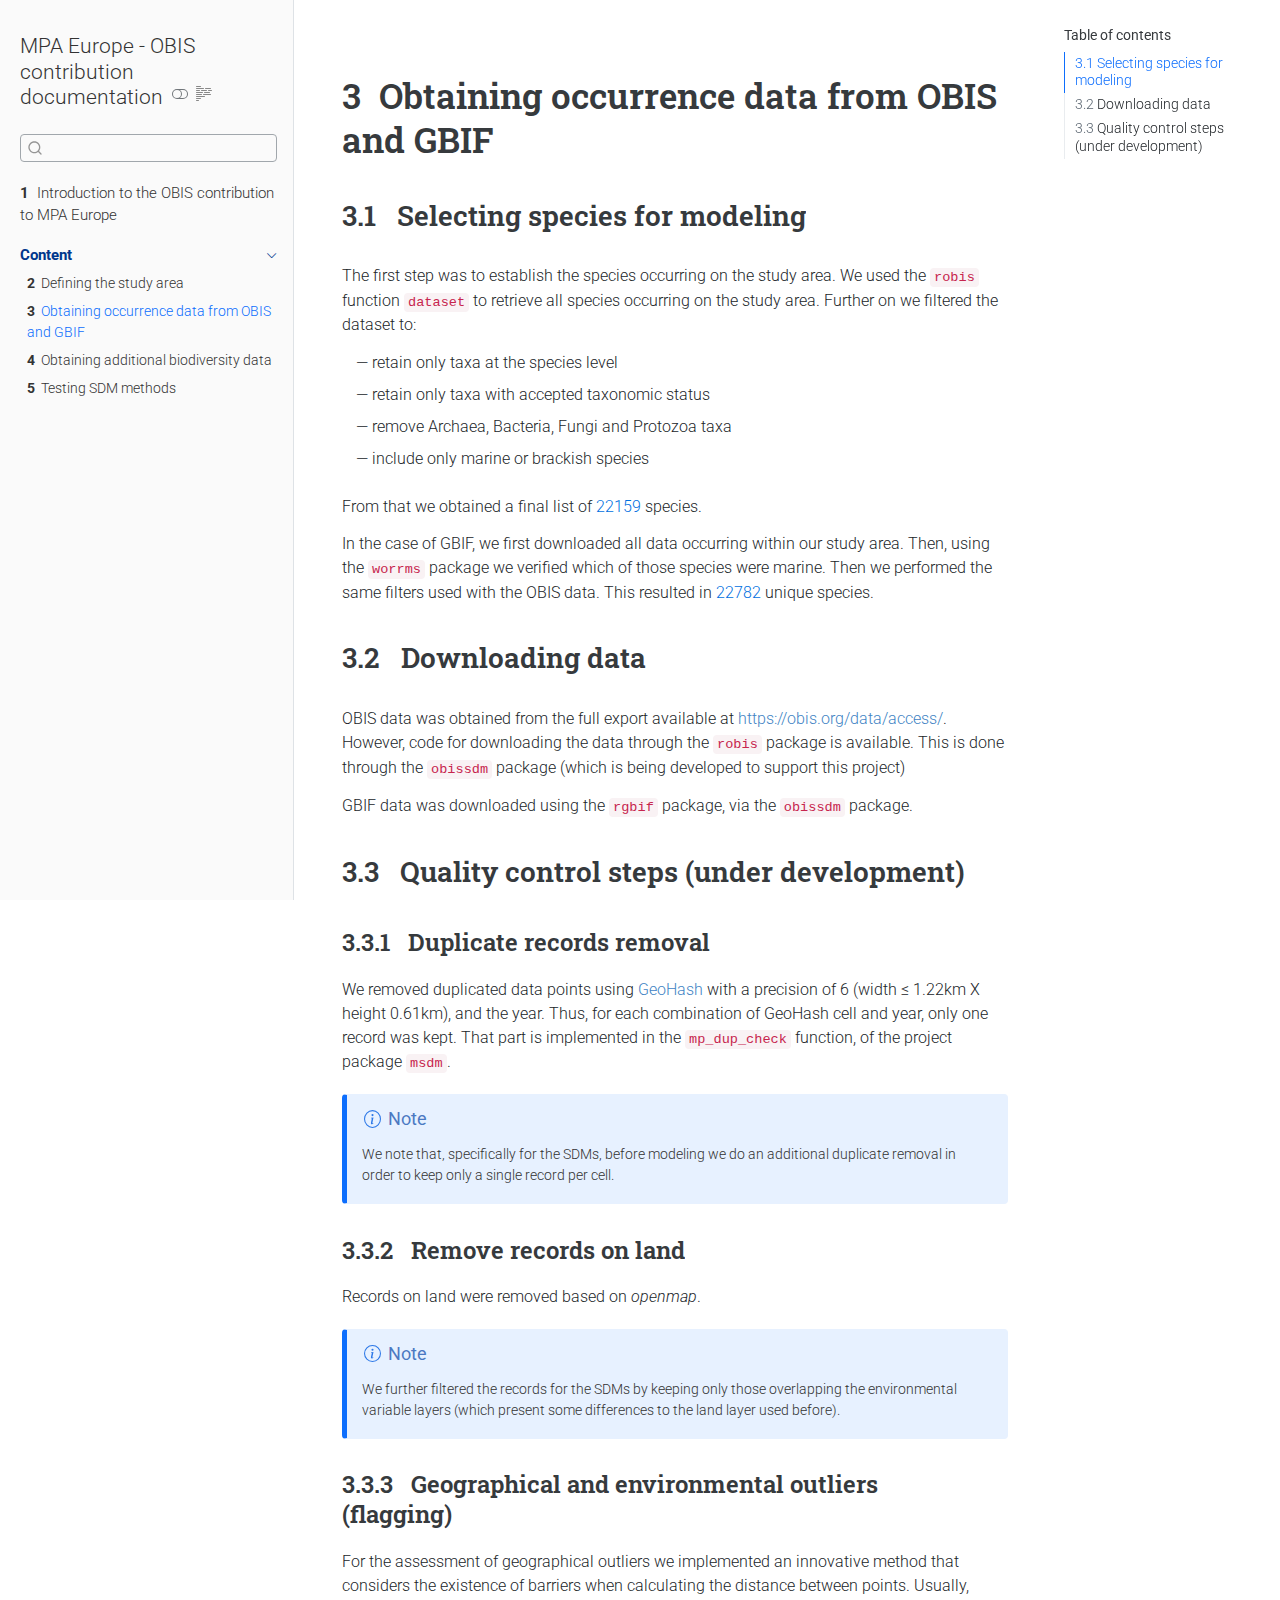
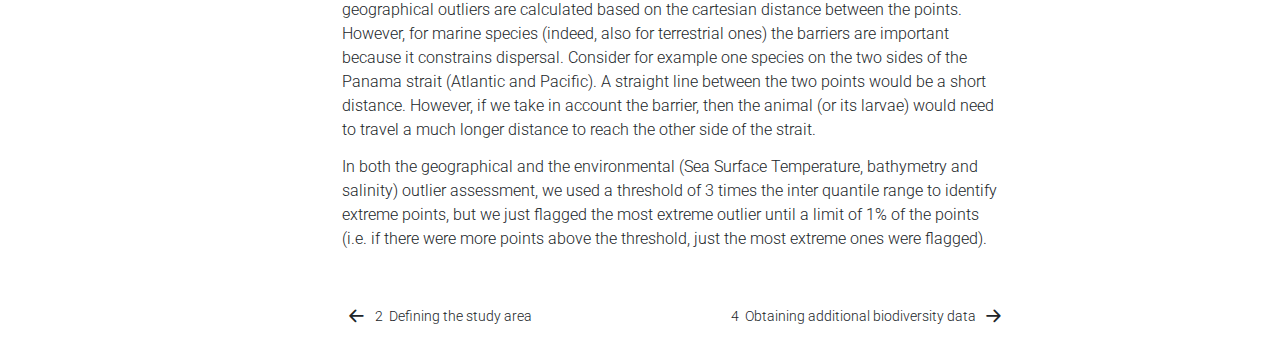
==== commit adddef01: "Updated version" ====
--- a/docs/datadownload.html
+++ b/docs/datadownload.html
@@ -2,7 +2,7 @@
 <html xmlns="http://www.w3.org/1999/xhtml" lang="en" xml:lang="en"><head>
 
 <meta charset="utf-8">
-<meta name="generator" content="quarto-1.3.353">
+<meta name="generator" content="quarto-1.3.450">
 
 <meta name="viewport" content="width=device-width, initial-scale=1.0, user-scalable=yes">
 
@@ -60,7 +60,8 @@
     "search-more-matches-text": "more matches in this document",
     "search-clear-button-title": "Clear",
     "search-detached-cancel-button-title": "Cancel",
-    "search-submit-button-title": "Submit"
+    "search-submit-button-title": "Submit",
+    "search-label": "Search"
   }
 }</script>
 
@@ -79,7 +80,7 @@
       <nav class="quarto-page-breadcrumbs" aria-label="breadcrumb"><ol class="breadcrumb"><li class="breadcrumb-item"><a href="./studyarea.html">Content</a></li><li class="breadcrumb-item"><a href="./datadownload.html"><span class="chapter-number">3</span>&nbsp; <span class="chapter-title">Obtaining occurrence data from OBIS and GBIF</span></a></li></ol></nav>
       <a class="flex-grow-1" role="button" data-bs-toggle="collapse" data-bs-target="#quarto-sidebar,#quarto-sidebar-glass" aria-controls="quarto-sidebar" aria-expanded="false" aria-label="Toggle sidebar navigation" onclick="if (window.quartoToggleHeadroom) { window.quartoToggleHeadroom(); }">      
       </a>
-      <button type="button" class="btn quarto-search-button" aria-label="Search" onclick="window.quartoOpenSearch();">
+      <button type="button" class="btn quarto-search-button" aria-label="" onclick="window.quartoOpenSearch();">
         <i class="bi bi-search"></i>
       </button>
     </div>
@@ -140,6 +141,12 @@
   <div class="sidebar-item-container"> 
   <a href="./datamining.html" class="sidebar-item-text sidebar-link">
  <span class="menu-text"><span class="chapter-number">4</span>&nbsp; <span class="chapter-title">Obtaining additional biodiversity data</span></span></a>
+  </div>
+</li>
+          <li class="sidebar-item">
+  <div class="sidebar-item-container"> 
+  <a href="./methods-testing.html" class="sidebar-item-text sidebar-link">
+ <span class="menu-text"><span class="chapter-number">5</span>&nbsp; <span class="chapter-title">Testing SDM methods</span></span></a>
   </div>
 </li>
       </ul>
